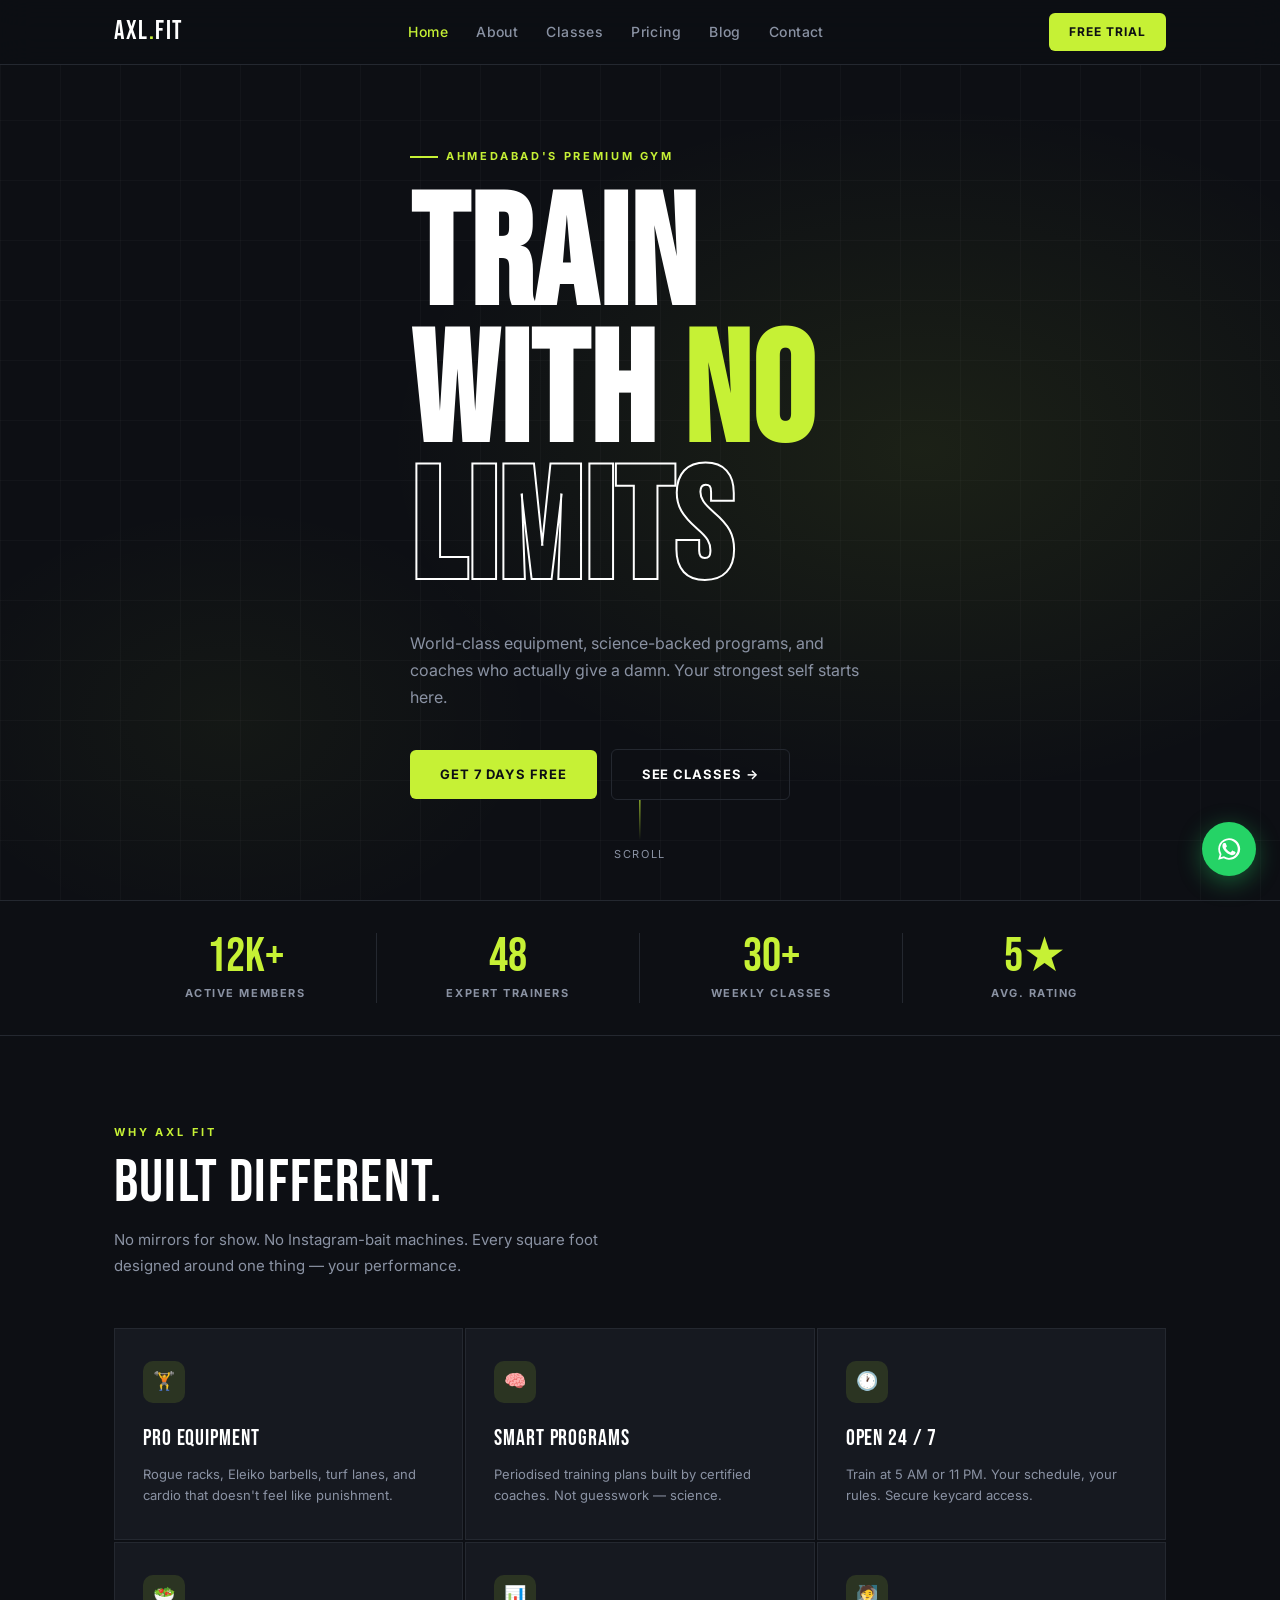
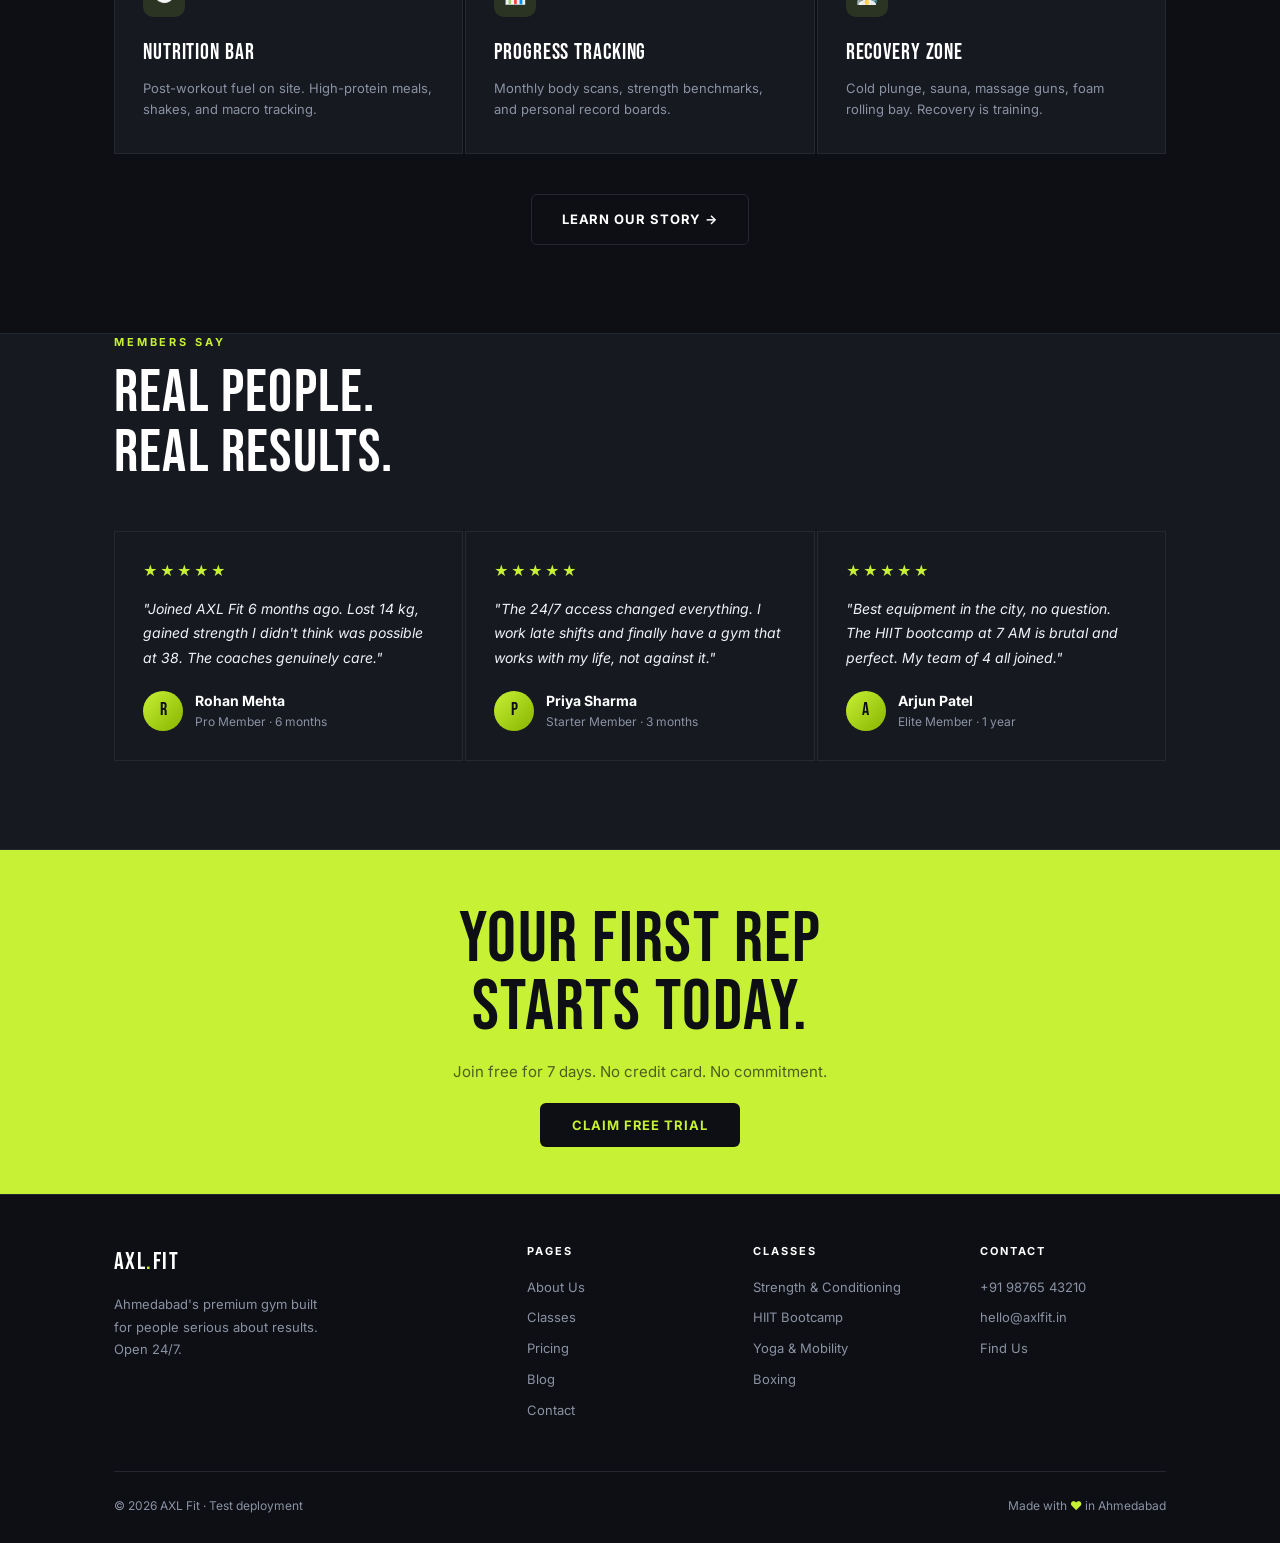
==== index.html @ e8df6c9b "Add files via upload" ====
<!DOCTYPE html>
<html lang="en">
<head>
<meta charset="UTF-8">
<meta name="viewport" content="width=device-width, initial-scale=1.0">
<title>AXL Fit — Train Without Limits</title>
<meta name="description" content="AXL Fit is Ahmedabad's premium gym. World-class equipment, expert trainers, flexible memberships. Start your free trial today.">
<link rel="stylesheet" href="style.css">
<style>
/* Home-specific */
.hero {
  min-height: 100vh; display: flex; align-items: center;
  padding: 120px 0 80px; position: relative; overflow: hidden;
}
.hero-bg {
  position: absolute; inset: 0; z-index: 0;
  background:
    radial-gradient(ellipse 60% 55% at 72% 50%, rgba(198,241,53,.08) 0%, transparent 70%),
    radial-gradient(ellipse 40% 40% at 18% 80%, rgba(198,241,53,.04) 0%, transparent 60%);
}
.hero-bg::after {
  content: ""; position: absolute; inset: 0;
  background-image: linear-gradient(rgba(255,255,255,.025) 1px, transparent 1px), linear-gradient(90deg, rgba(255,255,255,.025) 1px, transparent 1px);
  background-size: 60px 60px;
}
.hero-inner { position: relative; z-index: 1; max-width: 1100px; margin: 0 auto; padding: 0 24px; }
.hero-eyebrow { display: inline-flex; align-items: center; gap: 8px; font-size: 11px; font-weight: 700; letter-spacing: .24em; text-transform: uppercase; color: var(--lime); margin-bottom: 24px; }
.hero-eyebrow::before { content: ""; display: block; width: 28px; height: 2px; background: var(--lime); }
h1.hero-title { font-family: 'Bebas Neue', sans-serif; font-size: clamp(80px, 13vw, 156px); line-height: .88; letter-spacing: .01em; color: var(--white); }
h1.hero-title .outline { -webkit-text-stroke: 2px var(--white); color: transparent; }
h1.hero-title .lime { color: var(--lime); -webkit-text-stroke: 0; }
.hero-sub { max-width: 460px; font-size: 16px; line-height: 1.7; color: var(--slate); margin: 28px 0 38px; }
.hero-btns { display: flex; gap: 14px; flex-wrap: wrap; align-items: center; }
.hero-scroll { position: absolute; bottom: 36px; left: 50%; transform: translateX(-50%); display: flex; flex-direction: column; align-items: center; gap: 6px; color: var(--slate); font-size: 11px; letter-spacing: .14em; text-transform: uppercase; z-index: 1; animation: bounce 2s ease-in-out infinite; }
.hero-scroll .line { width: 1px; height: 40px; background: linear-gradient(to bottom, var(--lime), transparent); }
@keyframes bounce { 0%,100% { transform: translateX(-50%) translateY(0); } 50% { transform: translateX(-50%) translateY(8px); } }
</style>
</head>
<body>

<!-- NAV -->
<nav>
  <div class="nav-inner">
    <a href="index.html" class="logo">AXL<span>.</span>FIT</a>
    <ul class="nav-links">
      <li><a href="index.html">Home</a></li>
      <li><a href="about.html">About</a></li>
      <li><a href="classes.html">Classes</a></li>
      <li><a href="pricing.html">Pricing</a></li>
      <li><a href="blog.html">Blog</a></li>
      <li><a href="contact.html">Contact</a></li>
    </ul>
    <button class="hamburger" aria-label="Menu"><span></span><span></span><span></span></button>
    <a href="pricing.html" class="nav-cta">Free Trial</a>
  </div>
  <div class="mobile-menu">
    <a href="index.html">Home</a>
    <a href="about.html">About</a>
    <a href="classes.html">Classes</a>
    <a href="pricing.html">Pricing</a>
    <a href="blog.html">Blog</a>
    <a href="contact.html">Contact</a>
  </div>
</nav>

<!-- HERO -->
<section class="hero">
  <div class="hero-bg"></div>
  <div class="hero-inner">
    <div class="hero-eyebrow">Ahmedabad's Premium Gym</div>
    <h1 class="hero-title">TRAIN<br>WITH<span class="lime"> NO</span><br><span class="outline">LIMITS</span></h1>
    <p class="hero-sub">World-class equipment, science-backed programs, and coaches who actually give a damn. Your strongest self starts here.</p>
    <div class="hero-btns">
      <a href="pricing.html" class="btn-lime">Get 7 Days Free</a>
      <a href="classes.html" class="btn-ghost">See Classes →</a>
    </div>
  </div>
  <div class="hero-scroll"><div class="line"></div>Scroll</div>
</section>

<!-- STATS -->
<div class="stats-bar">
  <div class="container">
    <div class="stats-grid">
      <div class="stat"><div class="stat-num">12K+</div><div class="stat-label">Active Members</div></div>
      <div class="stat"><div class="stat-num">48</div><div class="stat-label">Expert Trainers</div></div>
      <div class="stat"><div class="stat-num">30+</div><div class="stat-label">Weekly Classes</div></div>
      <div class="stat"><div class="stat-num">5★</div><div class="stat-label">Avg. Rating</div></div>
    </div>
  </div>
</div>

<!-- FEATURES -->
<section class="section">
  <div class="container">
    <div class="section-eyebrow">Why AXL Fit</div>
    <div class="section-title">BUILT DIFFERENT.</div>
    <p class="section-body">No mirrors for show. No Instagram-bait machines. Every square foot designed around one thing — your performance.</p>
    <div style="margin-top:48px" class="card-grid-3">
      <div class="card feature-card"><div class="feature-icon">🏋️</div><div class="feature-title">Pro Equipment</div><p class="feature-desc">Rogue racks, Eleiko barbells, turf lanes, and cardio that doesn't feel like punishment.</p></div>
      <div class="card feature-card"><div class="feature-icon">🧠</div><div class="feature-title">Smart Programs</div><p class="feature-desc">Periodised training plans built by certified coaches. Not guesswork — science.</p></div>
      <div class="card feature-card"><div class="feature-icon">🕐</div><div class="feature-title">Open 24 / 7</div><p class="feature-desc">Train at 5 AM or 11 PM. Your schedule, your rules. Secure keycard access.</p></div>
      <div class="card feature-card"><div class="feature-icon">🥗</div><div class="feature-title">Nutrition Bar</div><p class="feature-desc">Post-workout fuel on site. High-protein meals, shakes, and macro tracking.</p></div>
      <div class="card feature-card"><div class="feature-icon">📊</div><div class="feature-title">Progress Tracking</div><p class="feature-desc">Monthly body scans, strength benchmarks, and personal record boards.</p></div>
      <div class="card feature-card"><div class="feature-icon">🧖</div><div class="feature-title">Recovery Zone</div><p class="feature-desc">Cold plunge, sauna, massage guns, foam rolling bay. Recovery is training.</p></div>
    </div>
    <div style="margin-top:40px;text-align:center"><a href="about.html" class="btn-ghost">Learn Our Story →</a></div>
  </div>
</section>

<!-- TESTIMONIALS -->
<section class="section" style="background:var(--card);border-top:1px solid var(--border);border-bottom:1px solid var(--border)">
  <div class="container">
    <div class="section-eyebrow">Members Say</div>
    <div class="section-title">REAL PEOPLE.<br>REAL RESULTS.</div>
    <div class="testi-grid">
      <div class="testi-card"><div class="testi-stars">★★★★★</div><p class="testi-text">"Joined AXL Fit 6 months ago. Lost 14 kg, gained strength I didn't think was possible at 38. The coaches genuinely care."</p><div class="testi-author"><div class="testi-avatar">R</div><div><div class="testi-name">Rohan Mehta</div><div class="testi-role">Pro Member · 6 months</div></div></div></div>
      <div class="testi-card"><div class="testi-stars">★★★★★</div><p class="testi-text">"The 24/7 access changed everything. I work late shifts and finally have a gym that works with my life, not against it."</p><div class="testi-author"><div class="testi-avatar">P</div><div><div class="testi-name">Priya Sharma</div><div class="testi-role">Starter Member · 3 months</div></div></div></div>
      <div class="testi-card"><div class="testi-stars">★★★★★</div><p class="testi-text">"Best equipment in the city, no question. The HIIT bootcamp at 7 AM is brutal and perfect. My team of 4 all joined."</p><div class="testi-author"><div class="testi-avatar">A</div><div><div class="testi-name">Arjun Patel</div><div class="testi-role">Elite Member · 1 year</div></div></div></div>
    </div>
  </div>
</section>

<!-- CTA -->
<div class="cta-strip">
  <div class="container">
    <div class="cta-strip-title">YOUR FIRST REP<br>STARTS TODAY.</div>
    <p class="cta-strip-sub">Join free for 7 days. No credit card. No commitment.</p>
    <a href="pricing.html" class="btn-dark">Claim Free Trial</a>
  </div>
</div>

<!-- FOOTER -->
<footer>
  <div class="container">
    <div class="footer-grid">
      <div class="footer-brand">
        <span class="logo">AXL<span>.</span>FIT</span>
        <p class="footer-desc">Ahmedabad's premium gym built for people serious about results. Open 24/7.</p>
      </div>
      <div class="footer-col"><h4>Pages</h4><a href="about.html">About Us</a><a href="classes.html">Classes</a><a href="pricing.html">Pricing</a><a href="blog.html">Blog</a><a href="contact.html">Contact</a></div>
      <div class="footer-col"><h4>Classes</h4><a href="classes.html">Strength & Conditioning</a><a href="classes.html">HIIT Bootcamp</a><a href="classes.html">Yoga & Mobility</a><a href="classes.html">Boxing</a></div>
      <div class="footer-col"><h4>Contact</h4><a href="tel:+919876543210">+91 98765 43210</a><a href="mailto:hello@axlfit.in">hello@axlfit.in</a><a href="contact.html">Find Us</a></div>
    </div>
    <div class="footer-bottom"><span>© 2026 AXL Fit · Test deployment</span><span>Made with <span class="footer-lime">♥</span> in Ahmedabad</span></div>
  </div>
</footer>

<!-- WhatsApp Float -->
<a class="wa-float" href="https://wa.me/918109901136?text=Hi!%20I%20want%20to%20know%20more%20about%20AXL%20Fit." target="_blank" aria-label="Chat on WhatsApp">
  <svg width="26" height="26" viewBox="0 0 24 24" fill="currentColor"><path d="M17.5 14.4c-.3-.1-1.8-.9-2-.9-.3-.1-.5-.1-.7.1-.2.3-.8 1-.9 1.2-.2.2-.4.2-.7.1-.3-.2-1.3-.5-2.4-1.5-.9-.8-1.5-1.8-1.7-2.1-.2-.3 0-.5.1-.6l.5-.5c.1-.2.2-.3.3-.5.1-.2 0-.4 0-.5l-1-2.3c-.2-.6-.5-.5-.7-.5h-.6c-.2 0-.5.1-.8.4-.3.3-1 1-1 2.5s1.1 2.9 1.2 3.1c.2.2 2.1 3.2 5.1 4.5.7.3 1.3.5 1.7.6.7.2 1.4.2 1.9.1.6-.1 1.8-.7 2-1.4.3-.7.3-1.3.2-1.4-.1-.1-.3-.2-.5-.3zM12 2a10 10 0 0 0-8.6 15L2 22l5.2-1.4A10 10 0 1 0 12 2zm0 18.2c-1.5 0-3-.4-4.3-1.2l-.3-.2-3.1.8.8-3-.2-.3A8.2 8.2 0 1 1 12 20.2z"/></svg>
</a>

<script src="script.js"></script>
</body>
</html>
---- style.css ----
@import url('https://fonts.googleapis.com/css2?family=Bebas+Neue&family=Inter:wght@400;500;600;700&display=swap');

:root {
  --ink:    #0D0F14;
  --lime:   #C6F135;
  --slate:  #8A92A3;
  --body:   #F0F2F5;
  --white:  #FFFFFF;
  --card:   #161920;
  --border: #242830;
  --card2:  #1C2028;
}

*, *::before, *::after { margin: 0; padding: 0; box-sizing: border-box; }
html { scroll-behavior: smooth; }
body { font-family: 'Inter', sans-serif; background: var(--ink); color: var(--body); overflow-x: hidden; line-height: 1.6; }
img { max-width: 100%; display: block; }
a { text-decoration: none; }

/* ── CONTAINER ── */
.container { max-width: 1100px; margin: 0 auto; padding: 0 24px; }

/* ── NAV ── */
nav {
  position: fixed; top: 0; left: 0; right: 0; z-index: 200;
  padding: 0;
  background: rgba(13,15,20,.92);
  backdrop-filter: blur(16px);
  border-bottom: 1px solid var(--border);
}
.nav-inner {
  display: flex; align-items: center; justify-content: space-between;
  max-width: 1100px; margin: 0 auto; padding: 0 24px; height: 64px;
}
.logo { font-family: 'Bebas Neue', sans-serif; font-size: 26px; letter-spacing: .06em; color: var(--white); }
.logo span { color: var(--lime); }
.nav-links { display: flex; gap: 28px; list-style: none; }
.nav-links a { font-size: 14px; font-weight: 500; color: var(--slate); letter-spacing: .03em; transition: color .2s; }
.nav-links a:hover, .nav-links a.active { color: var(--white); }
.nav-links a.active { color: var(--lime); }
.nav-cta {
  background: var(--lime); color: var(--ink);
  font-size: 12px; font-weight: 700; letter-spacing: .08em; text-transform: uppercase;
  padding: 9px 20px; border-radius: 6px; transition: opacity .2s;
}
.nav-cta:hover { opacity: .85; }
.hamburger { display: none; flex-direction: column; gap: 5px; cursor: pointer; background: none; border: none; padding: 4px; }
.hamburger span { display: block; width: 24px; height: 2px; background: var(--white); border-radius: 2px; transition: all .25s; }
.hamburger.open span:nth-child(1) { transform: translateY(7px) rotate(45deg); }
.hamburger.open span:nth-child(2) { opacity: 0; }
.hamburger.open span:nth-child(3) { transform: translateY(-7px) rotate(-45deg); }
.mobile-menu {
  display: none; flex-direction: column; gap: 0;
  background: var(--card); border-top: 1px solid var(--border);
  padding: 8px 0 16px;
}
.mobile-menu.open { display: flex; }
.mobile-menu a { padding: 13px 24px; font-size: 15px; font-weight: 500; color: var(--slate); border-bottom: 1px solid var(--border); }
.mobile-menu a:last-child { border-bottom: none; }
.mobile-menu a.active { color: var(--lime); }

/* ── PAGE WRAPPER ── */
.page-top { padding-top: 64px; }

/* ── PAGE HERO (inner pages) ── */
.page-hero {
  padding: 72px 0 56px;
  border-bottom: 1px solid var(--border);
  position: relative; overflow: hidden;
}
.page-hero::before {
  content: ""; position: absolute; inset: 0;
  background: radial-gradient(ellipse 50% 120% at 80% 50%, rgba(198,241,53,.06) 0%, transparent 70%);
}
.page-hero .container { position: relative; z-index: 1; }
.page-eyebrow { font-size: 11px; font-weight: 700; letter-spacing: .26em; text-transform: uppercase; color: var(--lime); margin-bottom: 12px; display: flex; align-items: center; gap: 10px; }
.page-eyebrow::before { content: ""; display: block; width: 24px; height: 2px; background: var(--lime); }
.page-title { font-family: 'Bebas Neue', sans-serif; font-size: clamp(48px, 8vw, 88px); line-height: .92; color: var(--white); letter-spacing: .02em; }
.page-title .outline { -webkit-text-stroke: 2px rgba(255,255,255,.3); color: transparent; }
.page-sub { font-size: 16px; color: var(--slate); max-width: 520px; margin-top: 16px; }

/* ── SECTION ── */
.section { padding: 88px 0; }
.section + .section { padding-top: 0; }
.section-eyebrow { font-size: 11px; font-weight: 700; letter-spacing: .26em; text-transform: uppercase; color: var(--lime); margin-bottom: 12px; }
.section-title { font-family: 'Bebas Neue', sans-serif; font-size: clamp(36px, 5vw, 60px); line-height: 1; color: var(--white); margin-bottom: 14px; letter-spacing: .02em; }
.section-body { font-size: 15px; line-height: 1.75; color: var(--slate); max-width: 540px; }

/* ── BUTTONS ── */
.btn-lime {
  display: inline-flex; align-items: center; gap: 8px;
  background: var(--lime); color: var(--ink);
  font-size: 13px; font-weight: 700; letter-spacing: .07em; text-transform: uppercase;
  padding: 14px 30px; border-radius: 6px; transition: opacity .2s, transform .15s;
}
.btn-lime:hover { opacity: .88; transform: translateY(-1px); }
.btn-ghost {
  display: inline-flex; align-items: center; gap: 8px;
  border: 1px solid var(--border); color: var(--white);
  font-size: 13px; font-weight: 700; letter-spacing: .07em; text-transform: uppercase;
  padding: 14px 30px; border-radius: 6px; transition: border-color .2s, transform .15s;
}
.btn-ghost:hover { border-color: var(--lime); transform: translateY(-1px); }

/* ── STATS BAR ── */
.stats-bar { border-top: 1px solid var(--border); border-bottom: 1px solid var(--border); padding: 32px 0; }
.stats-grid { display: grid; grid-template-columns: repeat(4, 1fr); }
.stat { text-align: center; padding: 0 16px; border-right: 1px solid var(--border); }
.stat:last-child { border-right: none; }
.stat-num { font-family: 'Bebas Neue', sans-serif; font-size: 48px; line-height: 1; color: var(--lime); }
.stat-label { font-size: 11px; font-weight: 700; letter-spacing: .14em; text-transform: uppercase; color: var(--slate); margin-top: 4px; }

/* ── CARDS ── */
.card { background: var(--card); border: 1px solid var(--border); border-radius: 0; }
.card-grid-3 { display: grid; grid-template-columns: repeat(3, 1fr); gap: 2px; }
.card-grid-2 { display: grid; grid-template-columns: repeat(2, 1fr); gap: 2px; }
.feature-card { padding: 32px 28px; transition: border-color .2s; }
.feature-card:hover { border-color: rgba(198,241,53,.5); }
.feature-icon { width: 42px; height: 42px; background: rgba(198,241,53,.12); border-radius: 10px; display: flex; align-items: center; justify-content: center; font-size: 18px; margin-bottom: 18px; }
.feature-title { font-family: 'Bebas Neue', sans-serif; font-size: 22px; letter-spacing: .04em; color: var(--white); margin-bottom: 8px; }
.feature-desc { font-size: 13px; line-height: 1.65; color: var(--slate); }

/* ── TESTIMONIALS ── */
.testi-grid { display: grid; grid-template-columns: repeat(3, 1fr); gap: 2px; margin-top: 48px; }
.testi-card { background: var(--card); border: 1px solid var(--border); padding: 28px; }
.testi-stars { color: var(--lime); font-size: 14px; letter-spacing: 2px; margin-bottom: 14px; }
.testi-text { font-size: 14px; line-height: 1.75; color: var(--body); font-style: italic; margin-bottom: 20px; }
.testi-author { display: flex; align-items: center; gap: 12px; }
.testi-avatar { width: 40px; height: 40px; border-radius: 50%; background: linear-gradient(135deg, var(--lime), #89B400); display: flex; align-items: center; justify-content: center; font-family: 'Bebas Neue', sans-serif; font-size: 18px; color: var(--ink); flex-shrink: 0; }
.testi-name { font-weight: 700; font-size: 14px; color: var(--white); }
.testi-role { font-size: 12px; color: var(--slate); }

/* ── GALLERY ── */
.gallery-grid { display: grid; grid-template-columns: repeat(3, 1fr); gap: 4px; margin-top: 48px; }
.gallery-item {
  aspect-ratio: 4/3; overflow: hidden; cursor: pointer; position: relative;
  background: var(--card2);
}
.gallery-item:nth-child(1) { grid-column: span 2; aspect-ratio: unset; }
.gallery-thumb { width: 100%; height: 100%; object-fit: cover; transition: transform .4s ease, opacity .3s; }
.gallery-item:hover .gallery-thumb { transform: scale(1.06); }
.gallery-overlay {
  position: absolute; inset: 0; background: rgba(13,15,20,.5);
  display: flex; align-items: center; justify-content: center;
  opacity: 0; transition: opacity .3s;
}
.gallery-item:hover .gallery-overlay { opacity: 1; }
.gallery-overlay svg { color: var(--lime); }

/* placeholder tiles when no real photos */
.gallery-placeholder { width: 100%; height: 100%; min-height: 200px; display: flex; flex-direction: column; align-items: center; justify-content: center; gap: 8px; color: var(--slate); font-size: 13px; }
.gallery-placeholder .ico { font-size: 32px; }

/* Lightbox */
.lightbox { position: fixed; inset: 0; background: rgba(0,0,0,.92); z-index: 500; display: none; align-items: center; justify-content: center; }
.lightbox.open { display: flex; }
.lightbox-inner { max-width: 90vw; max-height: 90vh; position: relative; }
.lightbox-inner img { max-width: 90vw; max-height: 85vh; object-fit: contain; border-radius: 4px; }
.lightbox-close { position: absolute; top: -40px; right: 0; background: none; border: none; color: var(--white); font-size: 28px; cursor: pointer; line-height: 1; }

/* ── CLASS CARDS ── */
.class-card { background: var(--card); border: 1px solid var(--border); padding: 28px; transition: border-color .2s; }
.class-card:hover { border-color: var(--lime); }
.class-tag { display: inline-block; font-size: 10px; font-weight: 700; letter-spacing: .16em; text-transform: uppercase; background: rgba(198,241,53,.15); color: var(--lime); padding: 3px 10px; border-radius: 20px; margin-bottom: 14px; }
.class-name { font-family: 'Bebas Neue', sans-serif; font-size: 26px; color: var(--white); letter-spacing: .03em; margin-bottom: 8px; }
.class-desc { font-size: 13px; color: var(--slate); line-height: 1.65; margin-bottom: 16px; }
.class-meta-row { display: flex; gap: 18px; font-size: 12px; color: var(--slate); flex-wrap: wrap; }
.class-meta-row span { display: flex; align-items: center; gap: 5px; }

/* Schedule table */
.schedule-table { width: 100%; border-collapse: collapse; margin-top: 48px; }
.schedule-table th { font-size: 11px; font-weight: 700; letter-spacing: .16em; text-transform: uppercase; color: var(--slate); padding: 12px 16px; text-align: left; border-bottom: 1px solid var(--border); }
.schedule-table td { padding: 14px 16px; border-bottom: 1px solid var(--border); font-size: 14px; color: var(--body); vertical-align: middle; }
.schedule-table tr:hover td { background: rgba(198,241,53,.04); }
.schedule-table .level { display: inline-block; font-size: 10px; font-weight: 700; letter-spacing: .12em; text-transform: uppercase; padding: 2px 8px; border-radius: 12px; }
.level-all { background: rgba(198,241,53,.15); color: var(--lime); }
.level-int { background: rgba(255,165,0,.15); color: #FFA500; }
.level-adv { background: rgba(232,121,138,.2); color: #E8798A; }

/* ── PRICING ── */
.pricing-grid { display: grid; grid-template-columns: repeat(3, 1fr); gap: 2px; margin-top: 48px; }
.plan { background: var(--card); border: 1px solid var(--border); padding: 36px 28px; position: relative; transition: border-color .2s; }
.plan:hover { border-color: rgba(198,241,53,.4); }
.plan.featured { border-color: var(--lime); background: linear-gradient(160deg, rgba(198,241,53,.07) 0%, var(--card) 55%); }
.plan-badge { position: absolute; top: -12px; left: 24px; background: var(--lime); color: var(--ink); font-size: 10px; font-weight: 700; letter-spacing: .16em; text-transform: uppercase; padding: 3px 12px; border-radius: 20px; }
.plan-name { font-family: 'Bebas Neue', sans-serif; font-size: 26px; letter-spacing: .06em; color: var(--slate); margin-bottom: 16px; }
.plan.featured .plan-name { color: var(--lime); }
.plan-price { font-family: 'Bebas Neue', sans-serif; font-size: 60px; line-height: 1; color: var(--white); }
.plan-price sup { font-size: 24px; vertical-align: top; margin-top: 10px; }
.plan-price sub { font-size: 16px; color: var(--slate); font-family: 'Inter', sans-serif; font-weight: 500; }
.plan-divider { border: none; border-top: 1px solid var(--border); margin: 22px 0; }
.plan-features { list-style: none; display: flex; flex-direction: column; gap: 11px; }
.plan-features li { font-size: 13px; color: var(--slate); display: flex; align-items: center; gap: 9px; }
.plan-features li::before { content: "✓"; color: var(--lime); font-weight: 700; flex-shrink: 0; }
.plan-features li.off { opacity: .35; }
.plan-features li.off::before { content: "✕"; color: var(--slate); }
.plan-btn { display: block; text-align: center; margin-top: 28px; padding: 13px; border-radius: 6px; font-size: 12px; font-weight: 700; letter-spacing: .07em; text-transform: uppercase; transition: opacity .2s, transform .15s; }
.plan-btn:hover { opacity: .85; transform: translateY(-1px); }
.plan-btn-ghost { border: 1px solid var(--border); color: var(--white); }
.plan-btn-lime { background: var(--lime); color: var(--ink); }

/* ── FORM ── */
.form-wrap { background: var(--card); border: 1px solid var(--border); padding: 40px; border-radius: 0; margin-top: 48px; }
.form-title { font-family: 'Bebas Neue', sans-serif; font-size: 32px; color: var(--white); margin-bottom: 6px; letter-spacing: .03em; }
.form-sub { font-size: 14px; color: var(--slate); margin-bottom: 28px; }
.form-grid { display: grid; grid-template-columns: 1fr 1fr; gap: 16px; }
.form-group { display: flex; flex-direction: column; gap: 6px; }
.form-group.full { grid-column: span 2; }
.form-group label { font-size: 12px; font-weight: 600; letter-spacing: .1em; text-transform: uppercase; color: var(--slate); }
.form-group input,
.form-group select,
.form-group textarea {
  background: var(--ink); border: 1px solid var(--border); color: var(--white);
  padding: 12px 16px; font-size: 14px; font-family: 'Inter', sans-serif;
  border-radius: 6px; transition: border-color .2s; outline: none; width: 100%;
}
.form-group input:focus,
.form-group select:focus,
.form-group textarea:focus { border-color: var(--lime); }
.form-group select option { background: var(--ink); }
.form-group textarea { resize: vertical; min-height: 110px; }
.form-submit { background: var(--lime); color: var(--ink); border: none; cursor: pointer; font-family: 'Inter', sans-serif; font-size: 14px; font-weight: 700; letter-spacing: .07em; text-transform: uppercase; padding: 16px 36px; border-radius: 6px; margin-top: 8px; transition: opacity .2s; }
.form-submit:hover { opacity: .88; }
.form-success { display: none; text-align: center; padding: 40px 20px; }
.form-success .big { font-size: 48px; margin-bottom: 12px; }
.form-success p { color: var(--slate); font-size: 15px; }

/* ── ABOUT ── */
.about-layout { display: grid; grid-template-columns: 1fr 1fr; gap: 64px; align-items: center; }
.about-img { aspect-ratio: 4/5; background: var(--card2); border: 1px solid var(--border); display: flex; align-items: center; justify-content: center; font-size: 80px; }
.values-list { display: flex; flex-direction: column; gap: 2px; margin-top: 40px; }
.value-item { display: flex; gap: 18px; padding: 20px; border: 1px solid var(--border); background: var(--card); transition: border-color .2s; }
.value-item:hover { border-color: rgba(198,241,53,.4); }
.value-num { font-family: 'Bebas Neue', sans-serif; font-size: 36px; color: var(--lime); opacity: .5; line-height: 1; flex-shrink: 0; }
.value-title { font-weight: 700; font-size: 15px; color: var(--white); margin-bottom: 4px; }
.value-desc { font-size: 13px; color: var(--slate); line-height: 1.6; }
.team-grid { display: grid; grid-template-columns: repeat(4, 1fr); gap: 2px; margin-top: 48px; }
.team-card { background: var(--card); border: 1px solid var(--border); overflow: hidden; }
.team-photo { aspect-ratio: 3/4; background: var(--card2); display: flex; align-items: center; justify-content: center; font-size: 52px; }
.team-info { padding: 16px; }
.team-name { font-family: 'Bebas Neue', sans-serif; font-size: 20px; color: var(--white); letter-spacing: .03em; }
.team-role { font-size: 12px; color: var(--lime); font-weight: 600; letter-spacing: .08em; text-transform: uppercase; }

/* ── BLOG ── */
.blog-grid { display: grid; grid-template-columns: repeat(3, 1fr); gap: 2px; margin-top: 48px; }
.blog-card { background: var(--card); border: 1px solid var(--border); overflow: hidden; transition: border-color .2s; }
.blog-card:hover { border-color: rgba(198,241,53,.4); }
.blog-thumb { aspect-ratio: 16/9; background: var(--card2); display: flex; align-items: center; justify-content: center; font-size: 40px; }
.blog-body { padding: 22px; }
.blog-cat { font-size: 10px; font-weight: 700; letter-spacing: .18em; text-transform: uppercase; color: var(--lime); margin-bottom: 10px; }
.blog-title { font-family: 'Bebas Neue', sans-serif; font-size: 22px; color: var(--white); letter-spacing: .02em; line-height: 1.1; margin-bottom: 10px; }
.blog-excerpt { font-size: 13px; color: var(--slate); line-height: 1.65; margin-bottom: 18px; }
.blog-meta { font-size: 12px; color: var(--slate); display: flex; gap: 16px; }
.blog-read { font-size: 13px; font-weight: 700; color: var(--lime); letter-spacing: .06em; text-transform: uppercase; margin-top: 14px; display: inline-flex; align-items: center; gap: 6px; transition: gap .2s; }
.blog-read:hover { gap: 10px; }

/* ── CONTACT ── */
.contact-layout { display: grid; grid-template-columns: 1fr 1.4fr; gap: 48px; align-items: start; }
.contact-info { display: flex; flex-direction: column; gap: 24px; }
.contact-item { display: flex; gap: 16px; align-items: flex-start; }
.contact-icon { width: 44px; height: 44px; background: rgba(198,241,53,.12); border-radius: 10px; display: flex; align-items: center; justify-content: center; font-size: 18px; flex-shrink: 0; }
.contact-label { font-size: 11px; font-weight: 700; letter-spacing: .14em; text-transform: uppercase; color: var(--lime); margin-bottom: 4px; }
.contact-val { font-size: 15px; color: var(--body); line-height: 1.5; }
.map-wrap { margin-top: 48px; border: 1px solid var(--border); overflow: hidden; border-radius: 0; }
.map-wrap iframe { width: 100%; height: 340px; border: 0; display: block; }

/* ── CTA BANNER ── */
.cta-strip { background: var(--lime); padding: 56px 0; text-align: center; }
.cta-strip-title { font-family: 'Bebas Neue', sans-serif; font-size: clamp(36px, 6vw, 72px); color: var(--ink); line-height: .95; letter-spacing: .02em; margin-bottom: 18px; }
.cta-strip-sub { font-size: 15px; color: rgba(13,15,20,.65); margin-bottom: 28px; }
.btn-dark { background: var(--ink); color: var(--lime); font-size: 13px; font-weight: 700; letter-spacing: .07em; text-transform: uppercase; padding: 14px 32px; border-radius: 6px; transition: opacity .2s; }
.btn-dark:hover { opacity: .85; }

/* ── FOOTER ── */
footer { border-top: 1px solid var(--border); padding: 48px 0 28px; }
.footer-grid { display: grid; grid-template-columns: 2fr 1fr 1fr 1fr; gap: 40px; margin-bottom: 40px; }
.footer-brand .logo { font-size: 24px; margin-bottom: 12px; display: block; }
.footer-desc { font-size: 13px; color: var(--slate); line-height: 1.7; max-width: 220px; }
.footer-col h4 { font-size: 11px; font-weight: 700; letter-spacing: .18em; text-transform: uppercase; color: var(--white); margin-bottom: 16px; }
.footer-col a { display: block; font-size: 13px; color: var(--slate); margin-bottom: 10px; transition: color .2s; }
.footer-col a:hover { color: var(--white); }
.footer-bottom { display: flex; align-items: center; justify-content: space-between; padding-top: 24px; border-top: 1px solid var(--border); font-size: 12px; color: var(--slate); flex-wrap: wrap; gap: 10px; }
.footer-lime { color: var(--lime); }

/* ── WHATSAPP FLOAT ── */
.wa-float {
  position: fixed; bottom: 24px; right: 24px; z-index: 150;
  width: 54px; height: 54px; border-radius: 50%;
  background: #25D366; color: #fff;
  display: flex; align-items: center; justify-content: center;
  box-shadow: 0 6px 24px rgba(37,211,102,.4);
  transition: transform .2s;
}
.wa-float:hover { transform: scale(1.08); }

/* ── RESPONSIVE ── */
@media (max-width: 900px) {
  .footer-grid { grid-template-columns: 1fr 1fr; }
  .team-grid { grid-template-columns: repeat(2, 1fr); }
  .about-layout { grid-template-columns: 1fr; }
  .about-img { aspect-ratio: 16/7; }
  .contact-layout { grid-template-columns: 1fr; }
  .card-grid-3, .features-grid { grid-template-columns: repeat(2, 1fr); }
  .testi-grid { grid-template-columns: 1fr 1fr; }
  .blog-grid { grid-template-columns: 1fr 1fr; }
  .pricing-grid { grid-template-columns: 1fr; }
}
@media (max-width: 640px) {
  .nav-links, .nav-cta { display: none; }
  .hamburger { display: flex; }
  .stats-grid { grid-template-columns: repeat(2, 1fr); row-gap: 24px; }
  .stat { border-right: none; }
  .card-grid-3, .card-grid-2, .testi-grid, .blog-grid { grid-template-columns: 1fr; }
  .form-grid { grid-template-columns: 1fr; }
  .form-group.full { grid-column: span 1; }
  .gallery-grid { grid-template-columns: 1fr 1fr; }
  .gallery-item:nth-child(1) { grid-column: span 2; }
  .footer-grid { grid-template-columns: 1fr; }
  .team-grid { grid-template-columns: repeat(2, 1fr); }
}
@media (prefers-reduced-motion: reduce) { * { transition: none !important; animation: none !important; } }
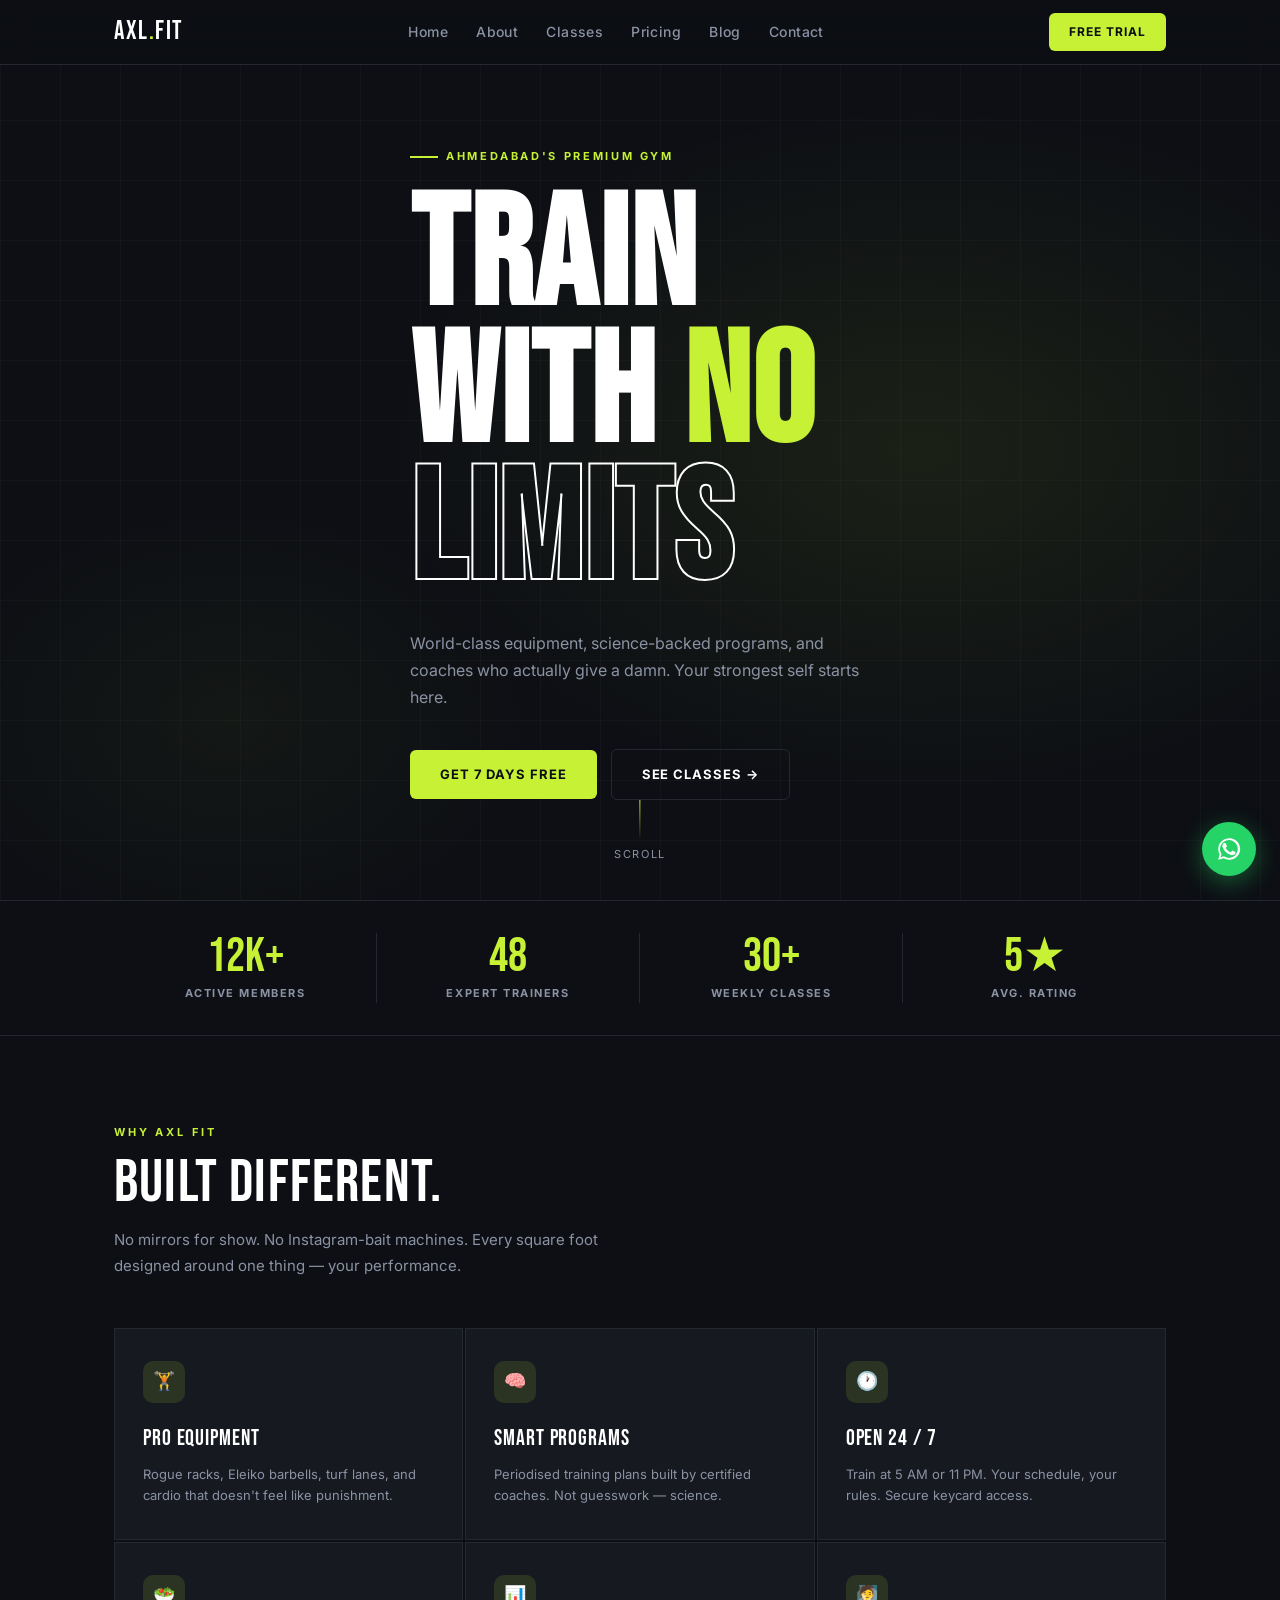
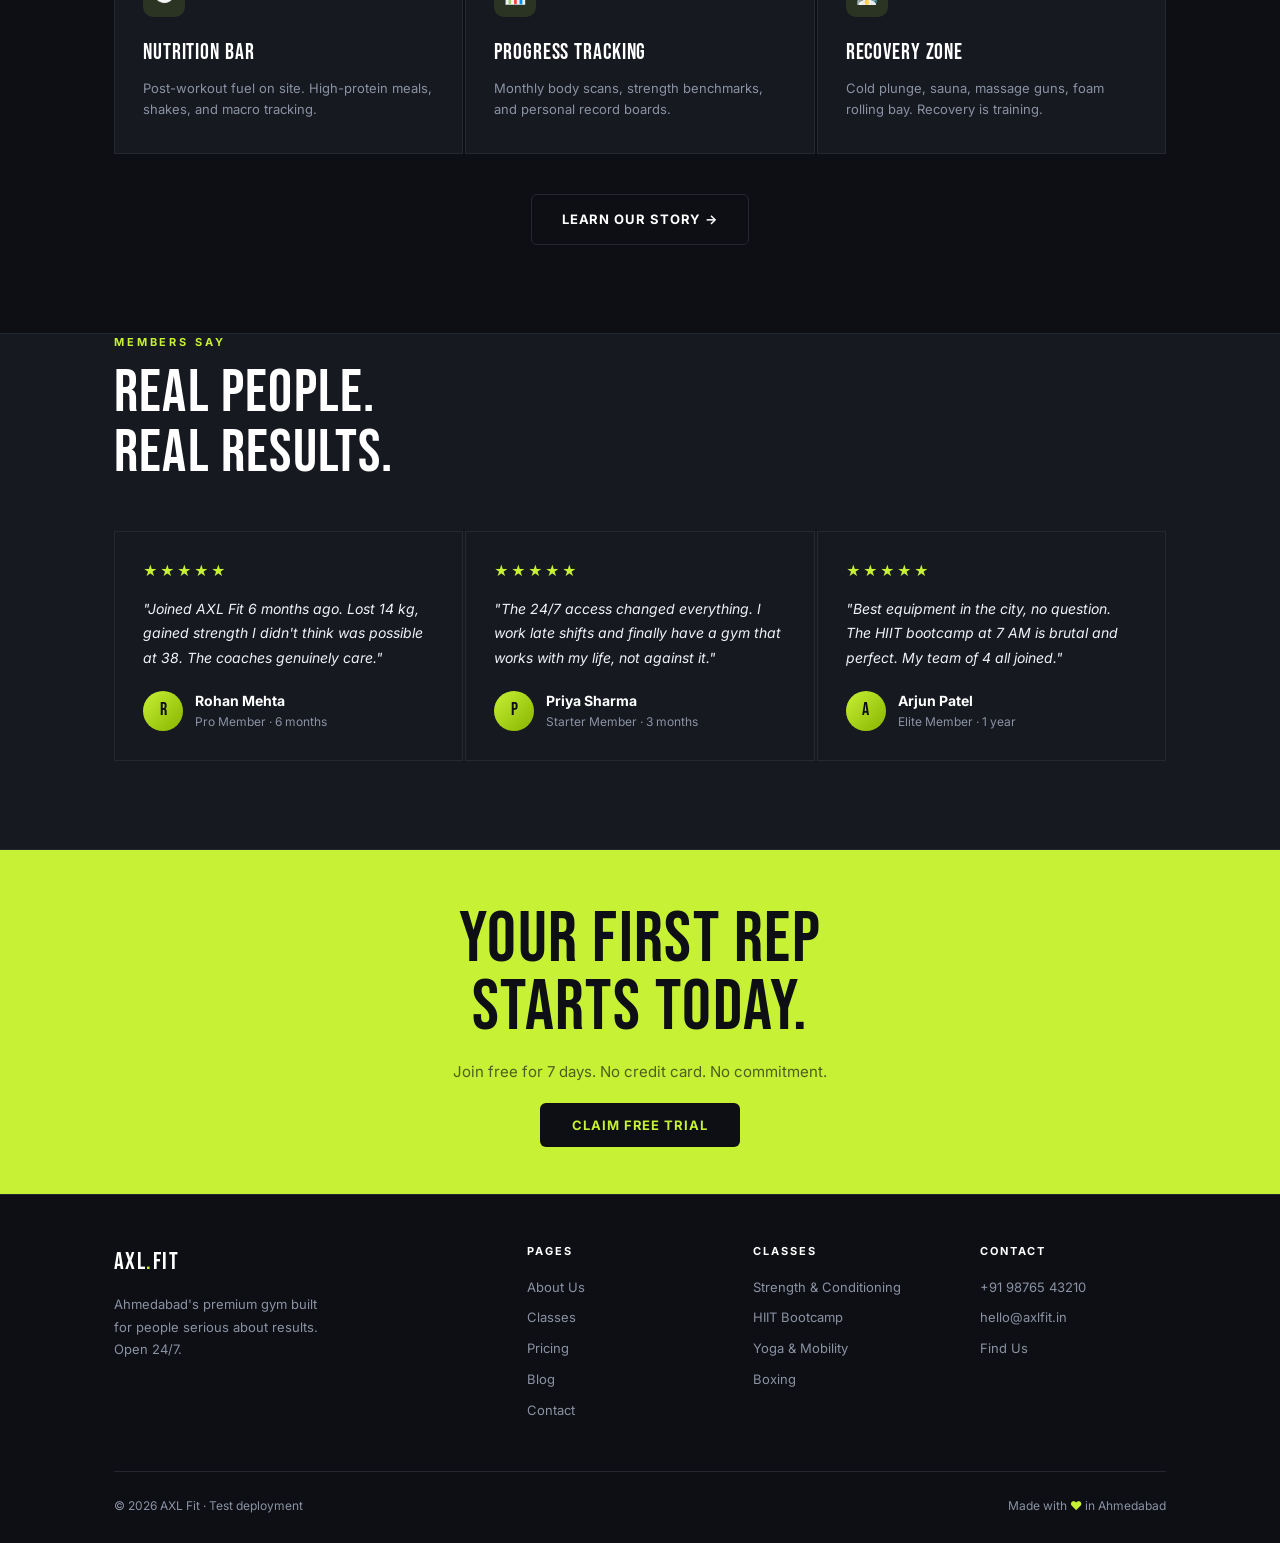
==== commit f8fe63e1: "Update index.html" ====
--- a/index.html
+++ b/index.html
@@ -41,25 +41,25 @@
 <!-- NAV -->
 <nav>
   <div class="nav-inner">
-    <a href="index.html" class="logo">AXL<span>.</span>FIT</a>
+    <a href="https://axlfit.pages.dev/" class="logo">AXL<span>.</span>FIT</a>
     <ul class="nav-links">
-      <li><a href="index.html">Home</a></li>
-      <li><a href="about.html">About</a></li>
-      <li><a href="classes.html">Classes</a></li>
-      <li><a href="pricing.html">Pricing</a></li>
-      <li><a href="blog.html">Blog</a></li>
-      <li><a href="contact.html">Contact</a></li>
+      <li><a href="https://axlfit.pages.dev/">Home</a></li>
+      <li><a href="https://axlfit.pages.dev/about.html">About</a></li>
+      <li><a href="https://axlfit.pages.dev/classes.html">Classes</a></li>
+      <li><a href="https://axlfit.pages.dev/pricing.html">Pricing</a></li>
+      <li><a href="https://axlfit.pages.dev/blog.html">Blog</a></li>
+      <li><a href="https://axlfit.pages.dev/contact.html">Contact</a></li>
     </ul>
     <button class="hamburger" aria-label="Menu"><span></span><span></span><span></span></button>
-    <a href="pricing.html" class="nav-cta">Free Trial</a>
+    <a href="https://axlfit.pages.dev/pricing.html" class="nav-cta">Free Trial</a>
   </div>
   <div class="mobile-menu">
-    <a href="index.html">Home</a>
-    <a href="about.html">About</a>
-    <a href="classes.html">Classes</a>
-    <a href="pricing.html">Pricing</a>
-    <a href="blog.html">Blog</a>
-    <a href="contact.html">Contact</a>
+    <a href="https://axlfit.pages.dev/">Home</a>
+    <a href="https://axlfit.pages.dev/about.html">About</a>
+    <a href="https://axlfit.pages.dev/classes.html">Classes</a>
+    <a href="https://axlfit.pages.dev/pricing.html">Pricing</a>
+    <a href="https://axlfit.pages.dev/blog.html">Blog</a>
+    <a href="https://axlfit.pages.dev/contact.html">Contact</a>
   </div>
 </nav>
 
@@ -152,5 +152,12 @@
 </a>
 
 <script src="script.js"></script>
+  <!-- AI Chat Widget -->
+<script>
+window.AI_AGENT_CONFIG = {
+  widgetID: "f70a94b7-a0e0-4d9b-b267-b4a0c198a001"
+};
+</script>
+<script src="https://platform-js-qa.getaltadx.com/widget.js"></script>
 </body>
 </html>
